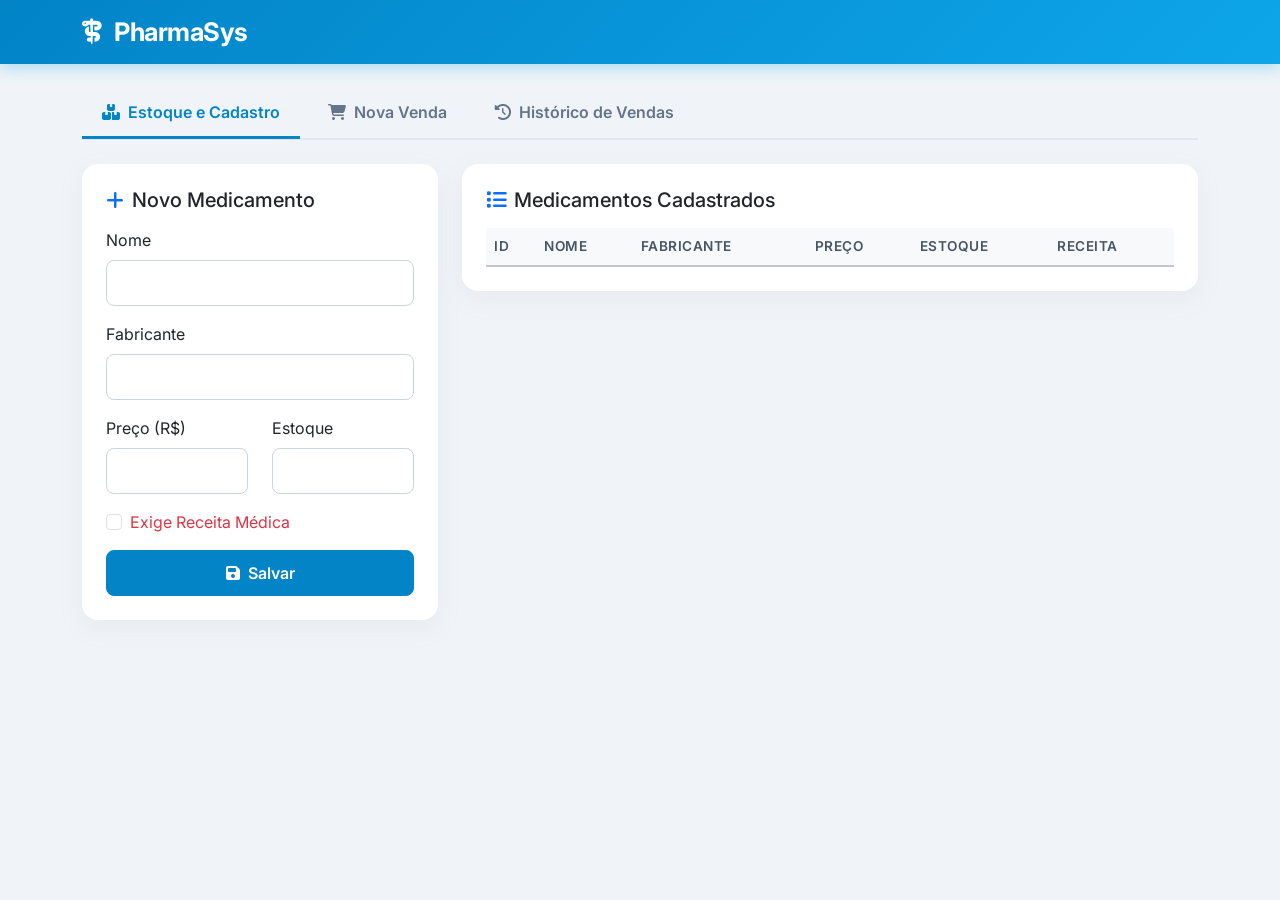
==== FARMACIA-FRONTEND/index.html @ 6c38d9da "criando PharmaSys - atualizações futuras" ====
<!DOCTYPE html>
<html lang="pt-BR">
<head>
    <meta charset="UTF-8">
    <meta name="viewport" content="width=device-width, initial-scale=1.0">
    <title>Sistema de Farmácia V2 - Modular</title>
    <link href="https://cdn.jsdelivr.net/npm/bootstrap@5.3.0/dist/css/bootstrap.min.css" rel="stylesheet">
    <link rel="stylesheet" href="https://cdnjs.cloudflare.com/ajax/libs/font-awesome/6.4.0/css/all.min.css">
    
    <link rel="stylesheet" href="css/styles.css">
</head>
<body>

    <nav class="navbar navbar-expand-lg navbar-dark bg-primary shadow-sm mb-4">
        <div class="container">
            <a class="navbar-brand" href="#"><i class="fa-solid fa-staff-snake me-2"></i> PharmaSys</a>
        </div>
    </nav>

    <div class="container">
        <ul class="nav nav-tabs mb-4" id="myTab" role="tablist">
            <li class="nav-item" role="presentation">
                <button class="nav-link active" id="estoque-tab" data-bs-toggle="tab" data-bs-target="#estoque" type="button" role="tab"><i class="fa-solid fa-boxes-stacked me-1"></i> Estoque e Cadastro</button>
            </li>
            <li class="nav-item" role="presentation">
                <button class="nav-link" id="pdv-tab" data-bs-toggle="tab" data-bs-target="#pdv" type="button" role="tab"><i class="fa-solid fa-cart-shopping me-1"></i> Nova Venda</button>
            </li>
            <li class="nav-item" role="presentation">
                <button class="nav-link" id="historico-tab" data-bs-toggle="tab" data-bs-target="#historico" type="button" role="tab"><i class="fa-solid fa-clock-rotate-left me-1"></i> Histórico de Vendas</button>
            </li>
        </ul>

        <div class="tab-content" id="myTabContent">
            
            <div class="tab-pane fade show active" id="estoque" role="tabpanel">
                <div class="row">
                    <div class="col-md-4 mb-4">
                        <div class="card p-4">
                            <h5 class="mb-3"><i class="fa-solid fa-plus text-primary me-2"></i>Novo Medicamento</h5>
                            <form id="formMedicamento" onsubmit="cadastrarMedicamento(event)">
                                <div class="mb-3">
                                    <label class="form-label">Nome</label>
                                    <input type="text" class="form-control" id="nome" required>
                                </div>
                                <div class="mb-3">
                                    <label class="form-label">Fabricante</label>
                                    <input type="text" class="form-control" id="fabricante" required>
                                </div>
                                <div class="row">
                                    <div class="col-md-6 mb-3">
                                        <label class="form-label">Preço (R$)</label>
                                        <input type="number" step="0.01" class="form-control" id="preco" required>
                                    </div>
                                    <div class="col-md-6 mb-3">
                                        <label class="form-label">Estoque</label>
                                        <input type="number" class="form-control" id="estoqueQtd" required>
                                    </div>
                                </div>
                                <div class="form-check mb-3">
                                    <input class="form-check-input" type="checkbox" id="receita">
                                    <label class="form-check-label text-danger">Exige Receita Médica</label>
                                </div>
                                <button type="submit" class="btn btn-primary w-100"><i class="fa-solid fa-floppy-disk me-1"></i> Salvar</button>
                            </form>
                        </div>
                    </div>
                    
                    <div class="col-md-8">
                        <div class="card p-4">
                            <h5 class="mb-3"><i class="fa-solid fa-list text-primary me-2"></i>Medicamentos Cadastrados</h5>
                            <div class="table-responsive">
                                <table class="table table-hover align-middle">
                                    <thead class="table-light">
                                        <tr>
                                            <th>ID</th>
                                            <th>Nome</th>
                                            <th>Fabricante</th>
                                            <th>Preço</th>
                                            <th>Estoque</th>
                                            <th>Receita</th>
                                        </tr>
                                    </thead>
                                    <tbody id="tabelaMedicamentos">
                                        </tbody>
                                </table>
                            </div>
                        </div>
                    </div>
                </div>
            </div>

            <div class="tab-pane fade" id="pdv" role="tabpanel">
                <div class="row">
                    <div class="col-md-6 mb-4">
                        <div class="card p-4">
                            <h5 class="mb-3"><i class="fa-solid fa-barcode text-success me-2"></i>Adicionar ao Carrinho</h5>
                            <div class="mb-3">
                                <label class="form-label">Selecione o Medicamento</label>
                                <select class="form-select" id="selectMedicamentoVenda"></select>
                            </div>
                            <div class="mb-3">
                                <label class="form-label">Quantidade</label>
                                <input type="number" class="form-control" id="quantidadeVenda" value="1" min="1">
                            </div>
                            <button class="btn btn-success w-100" onclick="adicionarAoCarrinho()"><i class="fa-solid fa-cart-plus me-1"></i> Adicionar Item</button>
                        </div>
                    </div>

                    <div class="col-md-6 mb-4">
                        <div class="card p-4 bg-light border border-success border-opacity-25">
                            <h5 class="mb-3"><i class="fa-solid fa-receipt text-success me-2"></i>Resumo da Venda</h5>
                            <ul class="list-group mb-3" id="listaCarrinho">
                                <li class="list-group-item text-muted text-center">O carrinho está vazio</li>
                            </ul>
                            <h4 class="text-end mb-4 text-success">Total: R$ <span id="totalVenda">0.00</span></h4>
                            <button class="btn btn-lg btn-success w-100" onclick="finalizarVenda()"><i class="fa-solid fa-check-double me-1"></i> Finalizar Venda</button>
                        </div>
                    </div>
                </div>
            </div>

            <div class="tab-pane fade" id="historico" role="tabpanel">
                <div class="card p-4">
                    <h5 class="mb-3"><i class="fa-solid fa-chart-line text-info me-2"></i>Todas as Vendas Realizadas</h5>
                    <div class="table-responsive">
                        <table class="table table-hover align-middle">
                            <thead class="table-light">
                                <tr>
                                    <th>ID Venda</th>
                                    <th>Data e Hora</th>
                                    <th>Qtd. Itens</th>
                                    <th>Total da Venda</th>
                                </tr>
                            </thead>
                            <tbody id="tabelaVendas">
                                </tbody>
                        </table>
                    </div>
                </div>
            </div>

        </div>
    </div>

    <script src="https://cdn.jsdelivr.net/npm/bootstrap@5.3.0/dist/js/bootstrap.bundle.min.js"></script>
    
    <script src="js/app.js"></script>
</body>
</html>
---- FARMACIA-FRONTEND/css/styles.css ----
/* style.css - Design e Estilos Premium do Sistema */

/* 1. Importando uma fonte moderna e profissional do Google Fonts */
@import url('https://fonts.googleapis.com/css2?family=Inter:wght@300;400;500;600;700&display=swap');

body { 
    background-color: #f0f4f8; /* Fundo levemente azulado e muito limpo */
    font-family: 'Inter', 'Segoe UI', Tahoma, Geneva, Verdana, sans-serif; 
    color: #334155; /* Texto cinza escuro para cansar menos a vista */
}

/* 2. Navbar moderna com efeito de Gradiente e sombra */
.bg-primary {
    background: linear-gradient(135deg, #0284c7 0%, #0ea5e9 100%) !important;
    box-shadow: 0 4px 15px rgba(14, 165, 233, 0.3) !important;
}

.navbar-brand { 
    font-weight: 700; 
    font-size: 1.6rem; 
    letter-spacing: -0.5px;
}

/* 3. Cartões (Cards) flutuantes com sombras suaves */
.card { 
    border: none; 
    border-radius: 16px; /* Bordas mais arredondadas e modernas */
    box-shadow: 0 8px 24px rgba(149, 157, 165, 0.1); 
    transition: all 0.3s ease; /* Transição suave para qualquer mudança */
    background-color: #ffffff;
}

.card:hover {
    transform: translateY(-4px); /* O cartão "levanta" quando passa o mouse */
    box-shadow: 0 12px 32px rgba(149, 157, 165, 0.15);
}

/* 4. Estilo das Abas de Navegação (Nav-Tabs) */
.nav-tabs {
    border-bottom: 2px solid #e2e8f0;
    gap: 8px; /* Espaço entre as abas */
}

.nav-tabs .nav-link { 
    color: #64748b; 
    font-weight: 600; 
    border: none;
    border-bottom: 3px solid transparent;
    border-radius: 8px 8px 0 0; 
    padding: 12px 20px;
    transition: all 0.3s ease;
}

.nav-tabs .nav-link:hover {
    color: #0284c7;
    background-color: #f1f5f9;
    border-color: transparent;
}

.nav-tabs .nav-link.active { 
    color: #0284c7; 
    background-color: transparent;
    border-bottom: 3px solid #0284c7; /* Linha azul de destaque embaixo */
}

/* 5. Tabela mais elegante e minimalista */
.table {
    margin-bottom: 0;
}

.table th {
    color: #475569;
    font-weight: 600;
    border-bottom-width: 2px;
    text-transform: uppercase;
    font-size: 0.85rem;
    letter-spacing: 0.5px;
}

.table td {
    vertical-align: middle;
    color: #334155;
}

.table-hover tbody tr {
    transition: all 0.2s ease;
}

.table-hover tbody tr:hover { 
    background-color: #f0f9ff; /* Azul super claro no hover */
    transform: scale(1.005); /* Efeito de leve aproximação na linha */
}

/* 6. Inputs e Campos de Formulário mais refinados */
.form-control, .form-select {
    border-radius: 8px;
    border: 1px solid #cbd5e1;
    padding: 10px 15px;
    transition: all 0.3s ease;
}

.form-control:focus, .form-select:focus {
    border-color: #0ea5e9;
    box-shadow: 0 0 0 4px rgba(14, 165, 233, 0.15); /* Efeito de brilho azul ao clicar */
}

/* 7. Botões interativos com sombra dinâmica */
.btn {
    border-radius: 8px;
    font-weight: 600;
    padding: 10px 20px;
    transition: all 0.3s ease;
}

.btn-primary {
    background-color: #0284c7;
    border-color: #0284c7;
}

.btn-primary:hover {
    background-color: #0369a1;
    border-color: #0369a1;
    box-shadow: 0 4px 12px rgba(2, 132, 199, 0.3);
}

.btn-success {
    background-color: #10b981;
    border-color: #10b981;
}

.btn-success:hover {
    background-color: #059669;
    border-color: #059669;
    box-shadow: 0 4px 12px rgba(16, 185, 129, 0.3);
}

/* 8. Animação de App (Single Page Application) ao trocar de abas */
.tab-pane {
    animation: fadeIn 0.4s ease-in-out;
}

@keyframes fadeIn {
    from { 
        opacity: 0; 
        transform: translateY(10px); /* Começa um pouco mais abaixo e transparente */
    }
    to { 
        opacity: 1; 
        transform: translateY(0); /* Sobe para a posição final ficando visível */
    }
}
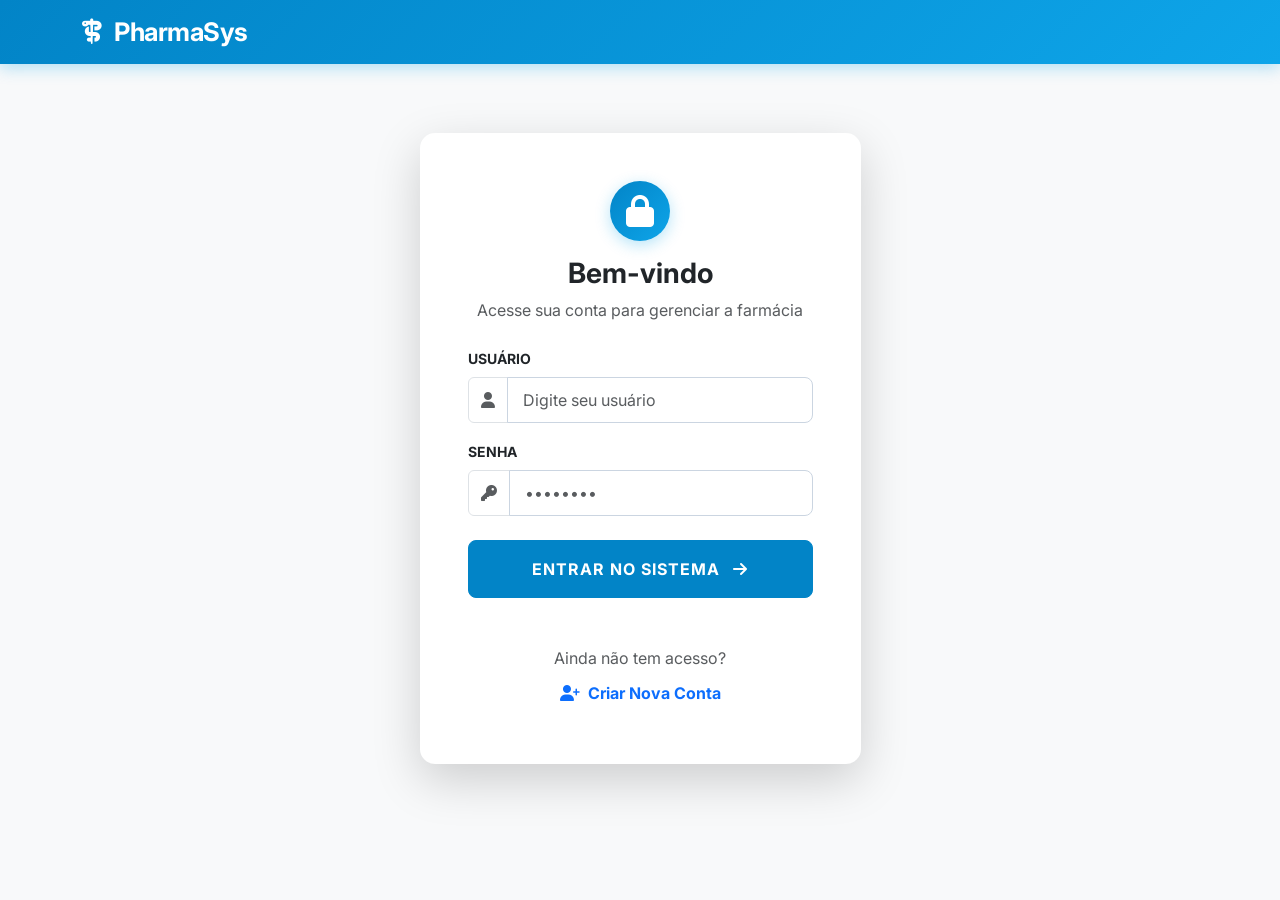
==== commit 72a858c3: "atualizando projeto - aorimoramentos vizuais no frontend - aprimoramento de seguranca de login e org" ====
--- a/FARMACIA-FRONTEND/index.html
+++ b/FARMACIA-FRONTEND/index.html
@@ -3,125 +3,194 @@
 <head>
     <meta charset="UTF-8">
     <meta name="viewport" content="width=device-width, initial-scale=1.0">
-    <title>Sistema de Farmácia V2 - Modular</title>
+    <title>PharmaSys - Sistema Profissional</title>
     <link href="https://cdn.jsdelivr.net/npm/bootstrap@5.3.0/dist/css/bootstrap.min.css" rel="stylesheet">
     <link rel="stylesheet" href="https://cdnjs.cloudflare.com/ajax/libs/font-awesome/6.4.0/css/all.min.css">
-    
     <link rel="stylesheet" href="css/styles.css">
 </head>
-<body>
+<body class="bg-light">
 
     <nav class="navbar navbar-expand-lg navbar-dark bg-primary shadow-sm mb-4">
         <div class="container">
             <a class="navbar-brand" href="#"><i class="fa-solid fa-staff-snake me-2"></i> PharmaSys</a>
+            <button class="btn btn-outline-light btn-sm" id="btn-sair" style="display: none;" onclick="fazerLogout()">
+                <i class="fa-solid fa-sign-out-alt"></i> Sair
+            </button>
         </div>
     </nav>
 
-    <div class="container">
-        <ul class="nav nav-tabs mb-4" id="myTab" role="tablist">
+    <div class="container" id="tela-login">
+        <div class="row justify-content-center w-100">
+            <div class="col-md-6 col-lg-5">
+                
+                <div class="card card-autenticacao shadow-lg" id="bloco-login">
+                    <div class="card-body p-5">
+                        <div class="text-center mb-4">
+                            <div class="icon-circle bg-primary text-white p-3 rounded-circle mb-3">
+                                <i class="fa-solid fa-lock fa-2x"></i>
+                            </div>
+                            <h3 class="fw-bold text-dark">Bem-vindo</h3>
+                            <p class="text-muted">Acesse sua conta para gerenciar a farmácia</p>
+                        </div>
+                        
+                        <form id="form-login" onsubmit="fazerLogin(event)">
+                            <div class="mb-3">
+                                <label class="form-label small fw-bold text-uppercase">Usuário</label>
+                                <div class="input-group">
+                                    <span class="input-group-text bg-white"><i class="fa-solid fa-user text-muted"></i></span>
+                                    <input type="text" class="form-control input-interativo" id="login-username" required placeholder="Digite seu usuário">
+                                </div>
+                            </div>
+                            <div class="mb-4">
+                                <label class="form-label small fw-bold text-uppercase">Senha</label>
+                                <div class="input-group">
+                                    <span class="input-group-text bg-white"><i class="fa-solid fa-key text-muted"></i></span>
+                                    <input type="password" class="form-control input-interativo" id="login-password" required placeholder="••••••••">
+                                </div>
+                            </div>
+                            <button type="submit" class="btn btn-primary w-100 py-3 btn-interativo">
+                                Entrar no Sistema <i class="fa-solid fa-arrow-right ms-2"></i>
+                            </button>
+                        </form>
+                        
+                        <div id="login-erro" class="alert alert-danger mt-3 text-center border-0 small" style="display: none;">
+                            <i class="fa-solid fa-circle-exclamation me-1"></i> Usuário ou senha incorretos!
+                        </div>
+
+                        <div class="mt-5 text-center">
+                            <p class="mb-0 text-muted">Ainda não tem acesso?</p>
+                            <button class="btn btn-link text-primary fw-bold text-decoration-none" onclick="alternarTelas('registro')">
+                                <i class="fa-solid fa-user-plus me-1"></i> Criar Nova Conta
+                            </button>
+                        </div>
+                    </div>
+                </div>
+
+                <div class="card card-autenticacao shadow-lg aba-registro" id="bloco-registro" style="display: none;">
+                    <div class="card-body p-5">
+                        <div class="text-center mb-4">
+                            <div class="icon-circle bg-success text-white p-3 rounded-circle mb-3">
+                                <i class="fa-solid fa-user-plus fa-2x"></i>
+                            </div>
+                            <h3 class="fw-bold text-dark">Novo Cadastro</h3>
+                            <p class="text-muted">Preencha os dados para criar seu login</p>
+                        </div>
+                        
+                        <form id="form-registro" onsubmit="registrarNovoUsuario(event)">
+                            <div class="mb-3">
+                                <label class="form-label small fw-bold text-uppercase">Escolha um Usuário</label>
+                                <input type="text" class="form-control input-interativo" id="reg-username" required placeholder="Ex: admin.farmacia">
+                            </div>
+                            <div class="mb-4">
+                                <label class="form-label small fw-bold text-uppercase">Defina uma Senha</label>
+                                <input type="password" class="form-control input-interativo" id="reg-password" required placeholder="Mínimo 4 caracteres">
+                            </div>
+                            <button type="submit" class="btn btn-success w-100 py-3 btn-interativo shadow">
+                                Confirmar Registro <i class="fa-solid fa-check ms-2"></i>
+                            </button>
+                        </form>
+
+                        <div class="mt-4 text-center">
+                            <button class="btn btn-sm btn-outline-secondary" onclick="alternarTelas('login')">
+                                <i class="fa-solid fa-chevron-left me-1"></i> Voltar para o Login
+                            </button>
+                        </div>
+                    </div>
+                </div>
+
+            </div>
+        </div>
+    </div>
+
+    <div class="container mt-2">
+        <ul class="nav nav-tabs mb-4" id="myTab" role="tablist" style="display: none;">
             <li class="nav-item" role="presentation">
                 <button class="nav-link active" id="estoque-tab" data-bs-toggle="tab" data-bs-target="#estoque" type="button" role="tab"><i class="fa-solid fa-boxes-stacked me-1"></i> Estoque e Cadastro</button>
             </li>
             <li class="nav-item" role="presentation">
-                <button class="nav-link" id="pdv-tab" data-bs-toggle="tab" data-bs-target="#pdv" type="button" role="tab"><i class="fa-solid fa-cart-shopping me-1"></i> Nova Venda</button>
+                <button class="nav-link" id="pdv-tab" data-bs-toggle="tab" data-bs-target="#pdv" type="button" role="tab"><i class="fa-solid fa-cash-register me-1"></i> Frente de Caixa</button>
             </li>
             <li class="nav-item" role="presentation">
-                <button class="nav-link" id="historico-tab" data-bs-toggle="tab" data-bs-target="#historico" type="button" role="tab"><i class="fa-solid fa-clock-rotate-left me-1"></i> Histórico de Vendas</button>
+                <button class="nav-link" id="historico-tab" data-bs-toggle="tab" data-bs-target="#historico" type="button" role="tab"><i class="fa-solid fa-chart-line me-1"></i> Histórico</button>
             </li>
         </ul>
 
-        <div class="tab-content" id="myTabContent">
+        <div class="tab-content" id="myTabContent" style="display: none;">
             
             <div class="tab-pane fade show active" id="estoque" role="tabpanel">
+                <div class="card p-4 shadow-sm border-0">
+                    <h5 class="mb-3 text-primary fw-bold"><i class="fa-solid fa-pills me-2"></i>Medicamentos no Estoque</h5>
+                    <div class="table-responsive">
+                        <table class="table table-hover align-middle">
+                            <thead class="table-light">
+                                <tr>
+                                    <th>ID</th>
+                                    <th>Nome</th>
+                                    <th>Fabricante</th>
+                                    <th>Preço</th>
+                                    <th>Estoque</th>
+                                    <th>Receita</th>
+                                </tr>
+                            </thead>
+                            <tbody id="tabelaEstoque"></tbody>
+                        </table>
+                    </div>
+                </div>
+            </div>
+
+            <div class="tab-pane fade" id="pdv" role="tabpanel">
                 <div class="row">
-                    <div class="col-md-4 mb-4">
-                        <div class="card p-4">
-                            <h5 class="mb-3"><i class="fa-solid fa-plus text-primary me-2"></i>Novo Medicamento</h5>
-                            <form id="formMedicamento" onsubmit="cadastrarMedicamento(event)">
-                                <div class="mb-3">
-                                    <label class="form-label">Nome</label>
-                                    <input type="text" class="form-control" id="nome" required>
-                                </div>
-                                <div class="mb-3">
-                                    <label class="form-label">Fabricante</label>
-                                    <input type="text" class="form-control" id="fabricante" required>
-                                </div>
-                                <div class="row">
-                                    <div class="col-md-6 mb-3">
-                                        <label class="form-label">Preço (R$)</label>
-                                        <input type="number" step="0.01" class="form-control" id="preco" required>
-                                    </div>
-                                    <div class="col-md-6 mb-3">
-                                        <label class="form-label">Estoque</label>
-                                        <input type="number" class="form-control" id="estoqueQtd" required>
-                                    </div>
-                                </div>
-                                <div class="form-check mb-3">
-                                    <input class="form-check-input" type="checkbox" id="receita">
-                                    <label class="form-check-label text-danger">Exige Receita Médica</label>
-                                </div>
-                                <button type="submit" class="btn btn-primary w-100"><i class="fa-solid fa-floppy-disk me-1"></i> Salvar</button>
-                            </form>
-                        </div>
-                    </div>
-                    
-                    <div class="col-md-8">
-                        <div class="card p-4">
-                            <h5 class="mb-3"><i class="fa-solid fa-list text-primary me-2"></i>Medicamentos Cadastrados</h5>
+                    <div class="col-md-5">
+                        <div class="card p-4 mb-4 shadow-sm border-0">
+                            <h5 class="mb-3 text-primary fw-bold"><i class="fa-solid fa-barcode me-2"></i>Adicionar Item</h5>
+                            <div class="mb-3">
+                                <label class="form-label">Medicamento</label>
+                                <select class="form-select" id="select-medicamento">
+                                    <option value="">Selecione...</option>
+                                </select>
+                            </div>
+                            <div class="mb-3">
+                                <label class="form-label">Quantidade</label>
+                                <input type="number" class="form-control" id="input-qtd" value="1" min="1">
+                            </div>
+                            <button class="btn btn-primary w-100 py-2" onclick="adicionarAoCarrinho()">
+                                <i class="fa-solid fa-cart-plus me-1"></i> Adicionar ao Carrinho
+                            </button>
+                        </div>
+                    </div>
+                    <div class="col-md-7">
+                        <div class="card p-4 shadow-sm border-0">
+                            <h5 class="mb-3 text-success fw-bold"><i class="fa-solid fa-cart-shopping me-2"></i>Carrinho Atual</h5>
                             <div class="table-responsive">
-                                <table class="table table-hover align-middle">
+                                <table class="table table-sm align-middle text-center">
                                     <thead class="table-light">
                                         <tr>
-                                            <th>ID</th>
-                                            <th>Nome</th>
-                                            <th>Fabricante</th>
-                                            <th>Preço</th>
-                                            <th>Estoque</th>
-                                            <th>Receita</th>
+                                            <th>Medicamento</th>
+                                            <th>Qtd</th>
+                                            <th>Subtotal</th>
+                                            <th>Ação</th>
                                         </tr>
                                     </thead>
-                                    <tbody id="tabelaMedicamentos">
-                                        </tbody>
+                                    <tbody id="tabelaCarrinho">
+                                        <tr><td colspan="4" class="text-muted py-4">Carrinho vazio</td></tr>
+                                    </tbody>
                                 </table>
                             </div>
-                        </div>
-                    </div>
-                </div>
-            </div>
-
-            <div class="tab-pane fade" id="pdv" role="tabpanel">
-                <div class="row">
-                    <div class="col-md-6 mb-4">
-                        <div class="card p-4">
-                            <h5 class="mb-3"><i class="fa-solid fa-barcode text-success me-2"></i>Adicionar ao Carrinho</h5>
-                            <div class="mb-3">
-                                <label class="form-label">Selecione o Medicamento</label>
-                                <select class="form-select" id="selectMedicamentoVenda"></select>
-                            </div>
-                            <div class="mb-3">
-                                <label class="form-label">Quantidade</label>
-                                <input type="number" class="form-control" id="quantidadeVenda" value="1" min="1">
-                            </div>
-                            <button class="btn btn-success w-100" onclick="adicionarAoCarrinho()"><i class="fa-solid fa-cart-plus me-1"></i> Adicionar Item</button>
-                        </div>
-                    </div>
-
-                    <div class="col-md-6 mb-4">
-                        <div class="card p-4 bg-light border border-success border-opacity-25">
-                            <h5 class="mb-3"><i class="fa-solid fa-receipt text-success me-2"></i>Resumo da Venda</h5>
-                            <ul class="list-group mb-3" id="listaCarrinho">
-                                <li class="list-group-item text-muted text-center">O carrinho está vazio</li>
-                            </ul>
-                            <h4 class="text-end mb-4 text-success">Total: R$ <span id="totalVenda">0.00</span></h4>
-                            <button class="btn btn-lg btn-success w-100" onclick="finalizarVenda()"><i class="fa-solid fa-check-double me-1"></i> Finalizar Venda</button>
+                            <div class="d-flex justify-content-between align-items-center mt-4 border-top pt-3">
+                                <h4 class="fw-bold text-dark mb-0">Total:</h4>
+                                <h4 class="fw-bold text-success mb-0">R$ <span id="totalVenda">0.00</span></h4>
+                            </div>
+                            <button class="btn btn-lg btn-success w-100 mt-3 py-3 fw-bold" onclick="finalizarVenda()">
+                                <i class="fa-solid fa-check-double me-1"></i> FINALIZAR VENDA
+                            </button>
                         </div>
                     </div>
                 </div>
             </div>
 
             <div class="tab-pane fade" id="historico" role="tabpanel">
-                <div class="card p-4">
-                    <h5 class="mb-3"><i class="fa-solid fa-chart-line text-info me-2"></i>Todas as Vendas Realizadas</h5>
+                <div class="card p-4 shadow-sm border-0">
+                    <h5 class="mb-3 text-info fw-bold"><i class="fa-solid fa-chart-line me-2"></i>Todas as Vendas Realizadas</h5>
                     <div class="table-responsive">
                         <table class="table table-hover align-middle">
                             <thead class="table-light">
@@ -132,18 +201,15 @@
                                     <th>Total da Venda</th>
                                 </tr>
                             </thead>
-                            <tbody id="tabelaVendas">
-                                </tbody>
+                            <tbody id="tabelaVendas"></tbody>
                         </table>
                     </div>
                 </div>
             </div>
-
         </div>
     </div>
 
     <script src="https://cdn.jsdelivr.net/npm/bootstrap@5.3.0/dist/js/bootstrap.bundle.min.js"></script>
-    
     <script src="js/app.js"></script>
 </body>
 </html>
--- a/FARMACIA-FRONTEND/css/styles.css
+++ b/FARMACIA-FRONTEND/css/styles.css
@@ -148,4 +148,85 @@
         opacity: 1; 
         transform: translateY(0); /* Sobe para a posição final ficando visível */
     }
-}+}
+
+/* ==========================================
+   ESTILOS DE AUTENTICAÇÃO (LOGIN / REGISTRO)
+   ========================================== */
+#tela-login {
+    min-height: 80vh;
+    display: flex;
+    align-items: center;
+    justify-content: center;
+}
+
+.card-autenticacao {
+    border: none;
+    border-radius: 15px;
+    overflow: hidden;
+    transition: all 0.4s ease;
+    animation: slideUp 0.6s ease-out;
+}
+
+@keyframes slideUp {
+    from { opacity: 0; transform: translateY(30px); }
+    to { opacity: 1; transform: translateY(0); }
+}
+
+.input-interativo:focus {
+    border-color: #0d6efd;
+    box-shadow: 0 0 0 0.25rem rgba(13, 110, 253, 0.15);
+    transform: scale(1.01);
+}
+
+.btn-interativo {
+    transition: all 0.3s;
+    font-weight: bold;
+    text-transform: uppercase;
+    letter-spacing: 1px;
+}
+
+.btn-interativo:hover {
+    transform: translateY(-2px);
+    box-shadow: 0 5px 15px rgba(0,0,0,0.1);
+}
+
+.aba-registro {
+    background: linear-gradient(135deg, #f8f9fa 0%, #e9ecef 100%);
+}
+
+.icon-circle {
+    width: 60px;
+    height: 60px;
+    display: inline-flex;
+    align-items: center;
+    justify-content: center;
+}
+
+/* --- ESTILOS DO DASHBOARD (VISÃO GERAL) --- */
+.interativo-hover {
+    transition: all 0.3s ease-in-out;
+}
+
+.interativo-hover:hover {
+    transform: translateY(-5px);
+    box-shadow: 0 10px 20px rgba(0,0,0,0.15) !important;
+    cursor: pointer;
+}
+
+/* CANVAS FUNDO */
+#particles-bg {
+    position: fixed;
+    top: 0;
+    left: 0;
+    width: 100%;
+    height: 100vh;
+    z-index: 0;
+}
+
+/* garante que o conteúdo fique acima */
+#tela-login {
+    position: relative;
+    z-index: 1;
+}
+
